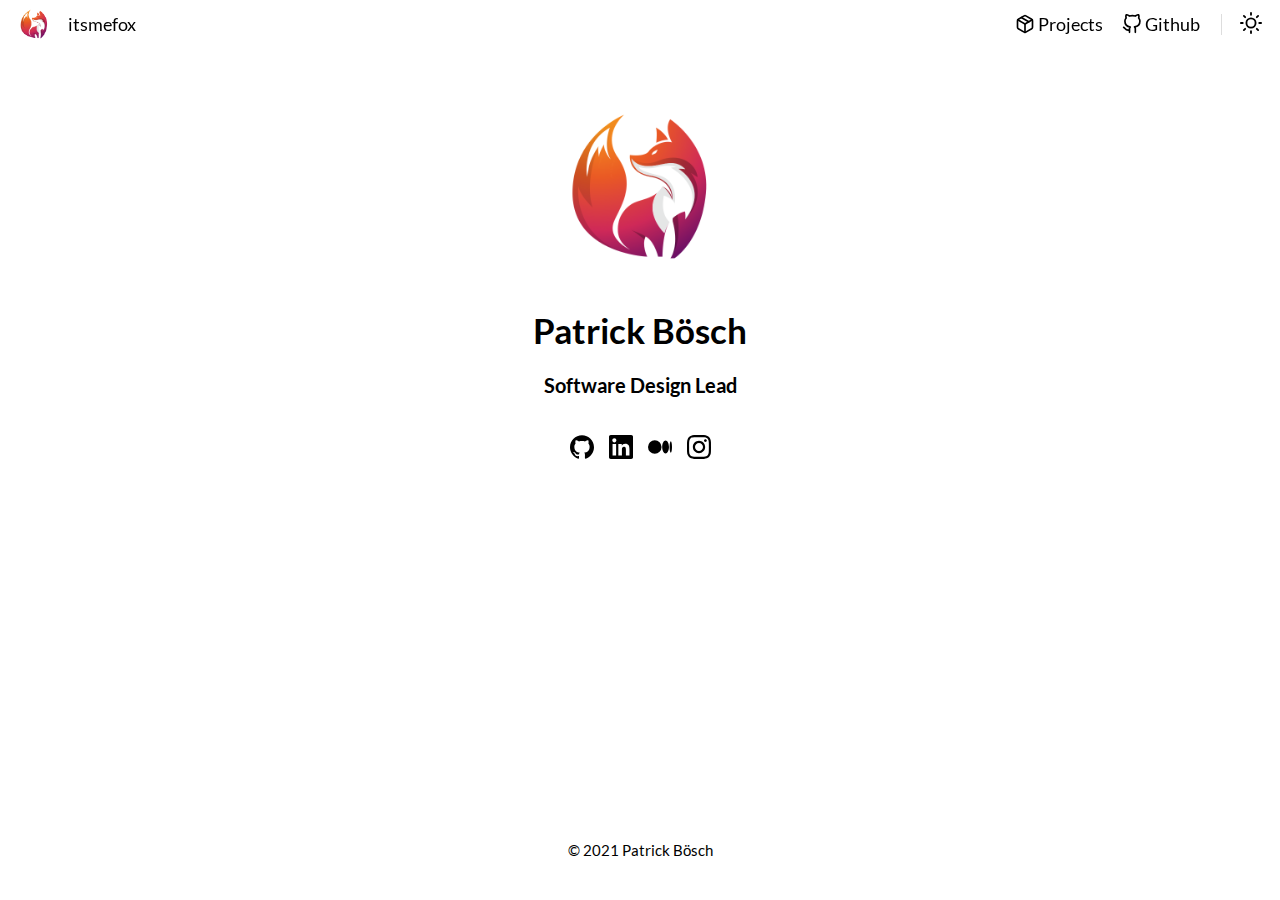
==== index.html @ 6ab4ac35 "deploy: 19c33e70506d70c63f6522d2e89b8535538677b7" ====
<!doctype html><html lang=en><head>
<meta name=generator content="Hugo 0.88.1">
<meta charset=utf-8>
<meta name=viewport content="width=device-width,initial-scale=1">
<style>:root{--accent-color:#d92066}</style>
<title>itsmefox</title>
<meta name=description content="Software Design Lead">
<meta name=keywords content="itsmefox">
<meta property="og:url" content="https://itsmefox.io/">
<meta property="og:type" content="website">
<meta property="og:title" content="itsmefox">
<meta property="og:description" content="Software Design Lead">
<meta property="og:image" content="/images/itsmefox.png">
<meta name=twitter:card content="summary_large_image">
<meta name=twitter:title content="itsmefox">
<meta name=twitter:description content="Software Design Lead">
<meta property="twitter:domain" content="https://itsmefox.io/">
<meta property="twitter:url" content="https://itsmefox.io/">
<meta name=twitter:image content="/images/itsmefox.png">
<link rel=canonical href=https://itsmefox.io/>
<link rel=stylesheet type=text/css href=/css/normalize.min.css media=print onload="this.media='all'">
<link rel=stylesheet type=text/css href=/css/main.css>
<link disabled id=dark-theme rel=stylesheet href=/css/dark.css>
<script src=/js/svg-injector.min.js></script>
<script src=/js/feather-icons.min.js></script>
<script src=/js/main.js></script>
</head>
<body>
<script type=text/javascript>setThemeByUserPref()</script><header class=header>
<nav class=header-nav>
<div class=avatar>
<a href=https://itsmefox.io/>
<img src=/images/itsmefox.png alt=avatar>
</a>
</div>
<div class=nav-title>
<a class=nav-brand href=https://itsmefox.io/>itsmefox</a>
</div>
<div class=nav-links>
<div class=nav-link>
<a href=/projects/><span data-feather=package></span> Projects </a>
</div>
<div class=nav-link>
<a href=https://github.com/itsmefox><span data-feather=github></span> Github </a>
</div>
<span class=nav-icons-divider></span>
<div class="nav-link dark-theme-toggle">
<a>
<span id=theme-toggle-icon data-feather=moon></span>
</a>
</div>
<div class=nav-link id=hamburger-menu-toggle>
<a>
<span data-feather=menu></span>
</a>
</div>
<ul class="nav-hamburger-list visibility-hidden">
<li class=nav-item>
<a href=/projects/><span data-feather=package></span> Projects </a>
</li>
<li class=nav-item>
<a href=https://github.com/itsmefox><span data-feather=github></span> Github </a>
</li>
<li class="nav-item dark-theme-toggle">
<a>
<span id=theme-toggle-icon data-feather=moon></span>
</a>
</li>
</ul>
</div>
</nav>
</header>
<main id=content>
<section class=home-about>
<div class=avatar>
<img class=size-m src=/images/itsmefox.png>
</div>
<h1>Patrick Bösch</h1>
<h3>Software Design Lead</h3>
</section>
<div class=flex-break></div>
<section class=social-icons>
<ul class=social-icons-list>
<li class=social-icon>
<a href=https://github.com/itsmefox target=_blank>
<img class=svg-inject src=/icons/github.svg>
</a>
</li>
<li class=social-icon>
<a href=https://www.linkedin.com/in/patrick-b%C3%B6sch-736367147/ target=_blank>
<img class=svg-inject src=/icons/linkedin.svg>
</a>
</li>
<li class=social-icon>
<a href=https://medium.com/@itsmefox target=_blank>
<img class=svg-inject src=/icons/medium.svg>
</a>
</li>
<li class=social-icon>
<a href=https://www.instagram.com/its.me.patrick.swiss/ target=_blank>
<img class=svg-inject src=/icons/instagram.svg>
</a>
</li>
</ul>
</section>
</main><footer class=footer>
<span>&copy; 2021 Patrick Bösch</span>
</footer>
</body>
</html>
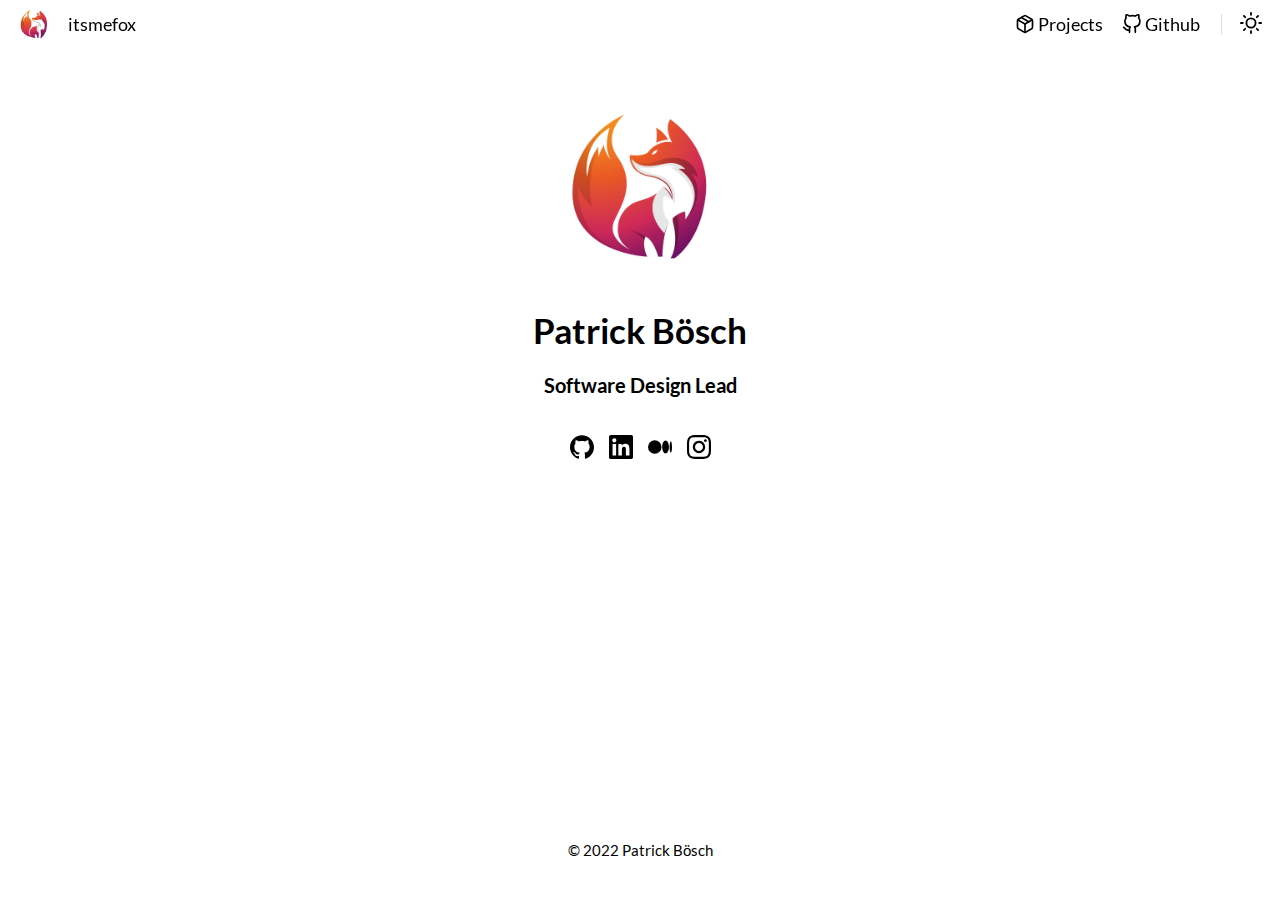
==== commit 5ad630f8: "deploy: e0e02eacddfc971283c1a0f9043c10a2a2fa49d6" ====
--- a/index.html
+++ b/index.html
@@ -1,5 +1,5 @@
 <!doctype html><html lang=en><head>
-<meta name=generator content="Hugo 0.88.1">
+<meta name=generator content="Hugo 0.91.2">
 <meta charset=utf-8>
 <meta name=viewport content="width=device-width,initial-scale=1">
 <style>:root{--accent-color:#d92066}</style>
@@ -104,7 +104,7 @@
 </ul>
 </section>
 </main><footer class=footer>
-<span>&copy; 2021 Patrick Bösch</span>
+<span>&copy; 2022 Patrick Bösch</span>
 </footer>
 </body>
 </html>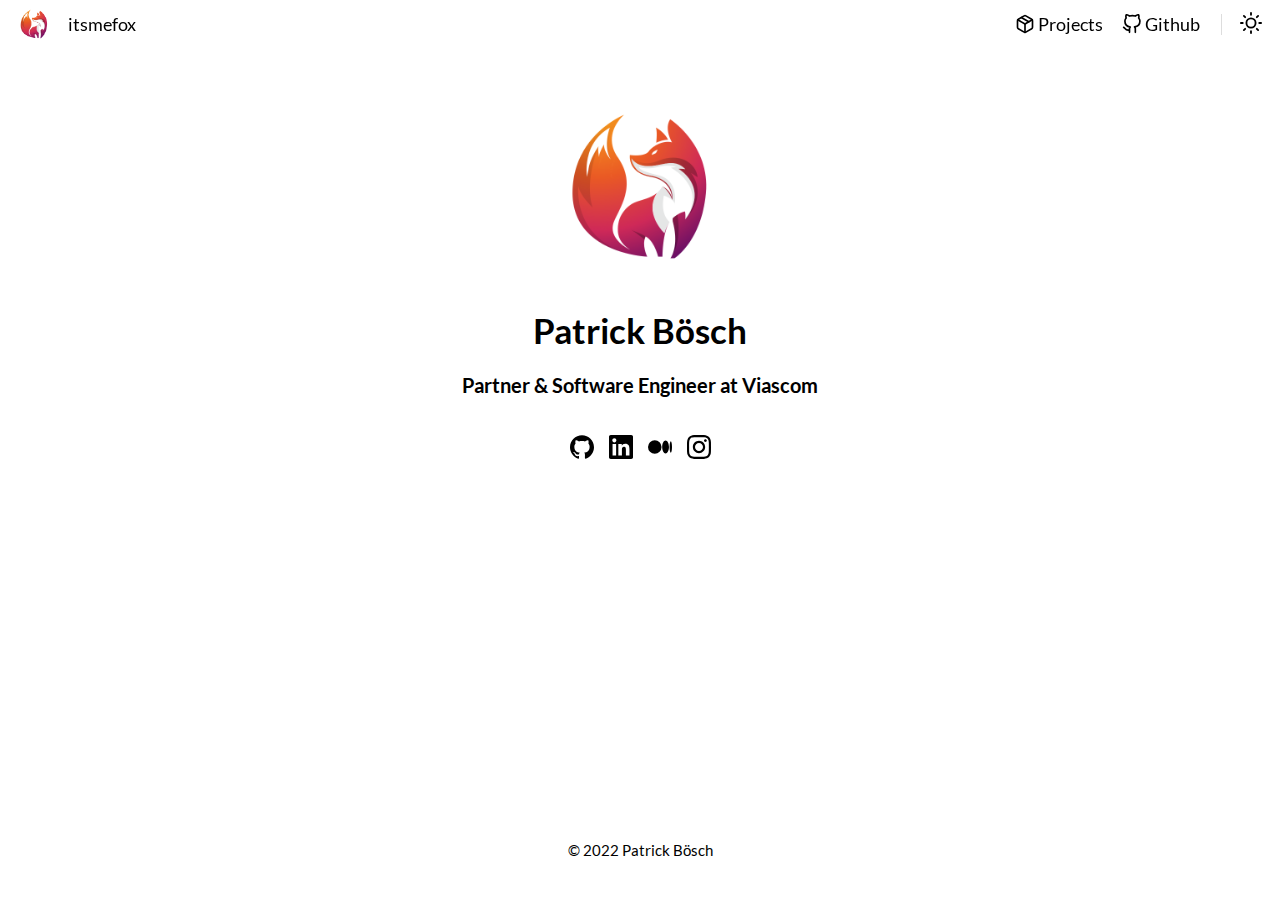
==== commit 68646d10: "deploy: 4185d6fbc18e12131f7b13b19026c3244d6881be" ====
--- a/index.html
+++ b/index.html
@@ -4,16 +4,16 @@
 <meta name=viewport content="width=device-width,initial-scale=1">
 <style>:root{--accent-color:#d92066}</style>
 <title>itsmefox</title>
-<meta name=description content="Software Design Lead">
+<meta name=description content="Partner & Software Engineer at Viascom">
 <meta name=keywords content="itsmefox">
 <meta property="og:url" content="https://itsmefox.io/">
 <meta property="og:type" content="website">
 <meta property="og:title" content="itsmefox">
-<meta property="og:description" content="Software Design Lead">
+<meta property="og:description" content="Partner & Software Engineer at Viascom">
 <meta property="og:image" content="/images/itsmefox.png">
 <meta name=twitter:card content="summary_large_image">
 <meta name=twitter:title content="itsmefox">
-<meta name=twitter:description content="Software Design Lead">
+<meta name=twitter:description content="Partner & Software Engineer at Viascom">
 <meta property="twitter:domain" content="https://itsmefox.io/">
 <meta property="twitter:url" content="https://itsmefox.io/">
 <meta name=twitter:image content="/images/itsmefox.png">
@@ -76,7 +76,7 @@
 <img class=size-m src=/images/itsmefox.png>
 </div>
 <h1>Patrick Bösch</h1>
-<h3>Software Design Lead</h3>
+<h3>Partner & Software Engineer at Viascom</h3>
 </section>
 <div class=flex-break></div>
 <section class=social-icons>
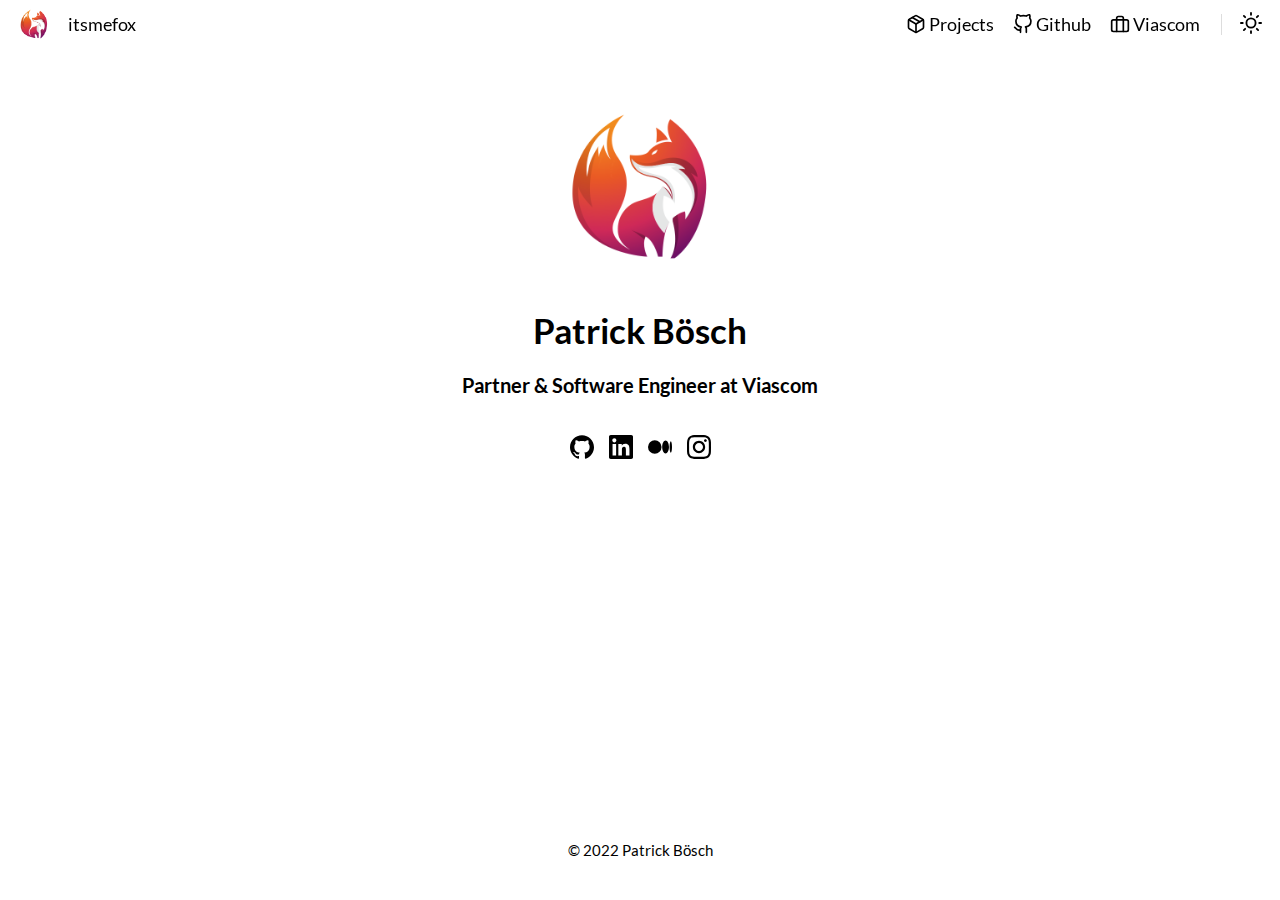
==== commit 9231fa74: "deploy: 90f31fb5db11e3eacc33b519093df6f135e82ea9" ====
--- a/index.html
+++ b/index.html
@@ -43,6 +43,9 @@
 <div class=nav-link>
 <a href=https://github.com/itsmefox><span data-feather=github></span> Github </a>
 </div>
+<div class=nav-link>
+<a href=https://viascom.io><span data-feather=briefcase></span> Viascom </a>
+</div>
 <span class=nav-icons-divider></span>
 <div class="nav-link dark-theme-toggle">
 <a>
@@ -60,6 +63,9 @@
 </li>
 <li class=nav-item>
 <a href=https://github.com/itsmefox><span data-feather=github></span> Github </a>
+</li>
+<li class=nav-item>
+<a href=https://viascom.io><span data-feather=briefcase></span> Viascom </a>
 </li>
 <li class="nav-item dark-theme-toggle">
 <a>
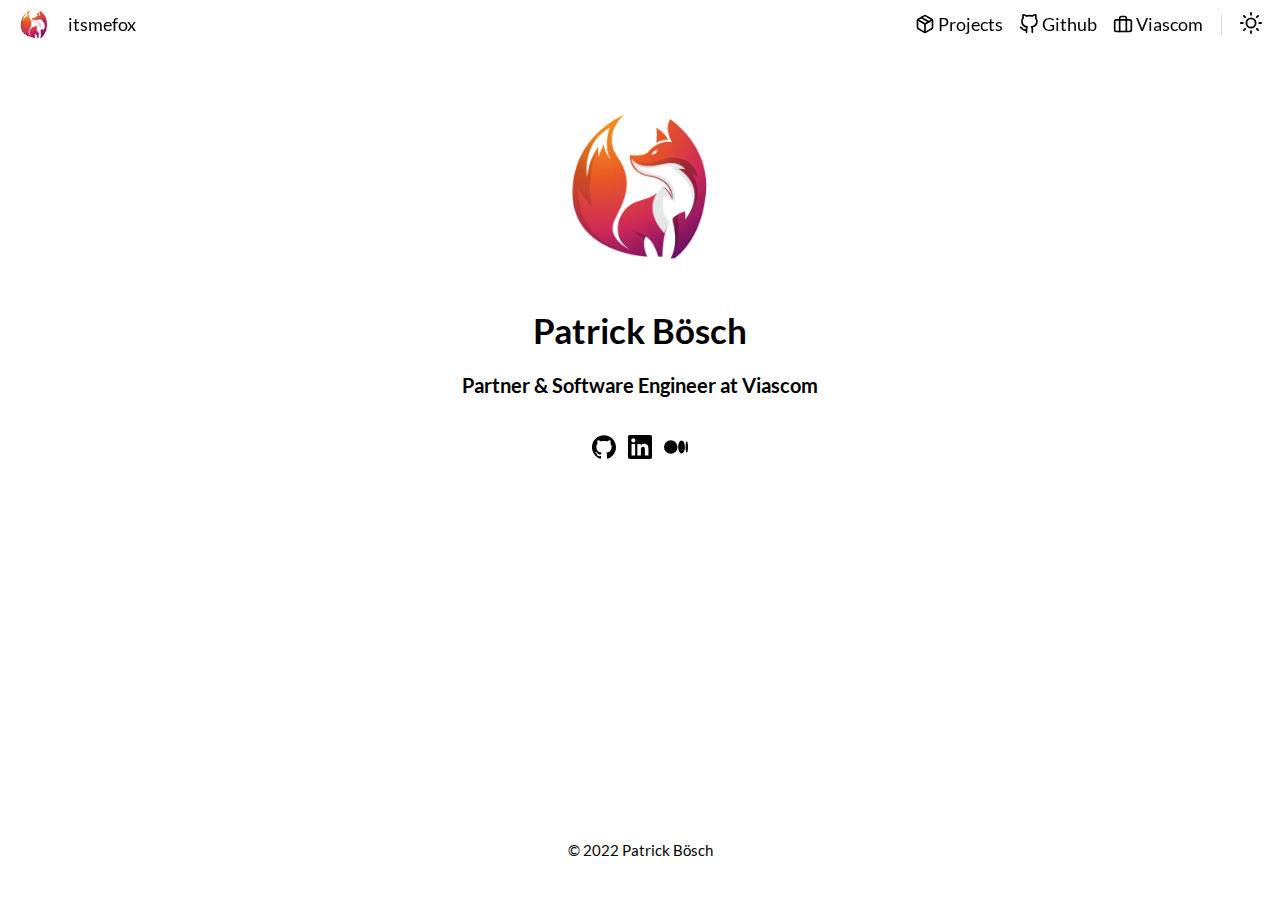
==== commit 1ca12252: "deploy: 03a2d807df7bf63c30b343682b8f4780d92808c8" ====
--- a/index.html
+++ b/index.html
@@ -1,116 +1,3 @@
-<!doctype html><html lang=en><head>
-<meta name=generator content="Hugo 0.91.2">
-<meta charset=utf-8>
-<meta name=viewport content="width=device-width,initial-scale=1">
-<style>:root{--accent-color:#d92066}</style>
-<title>itsmefox</title>
-<meta name=description content="Partner & Software Engineer at Viascom">
-<meta name=keywords content="itsmefox">
-<meta property="og:url" content="https://itsmefox.io/">
-<meta property="og:type" content="website">
-<meta property="og:title" content="itsmefox">
-<meta property="og:description" content="Partner & Software Engineer at Viascom">
-<meta property="og:image" content="/images/itsmefox.png">
-<meta name=twitter:card content="summary_large_image">
-<meta name=twitter:title content="itsmefox">
-<meta name=twitter:description content="Partner & Software Engineer at Viascom">
-<meta property="twitter:domain" content="https://itsmefox.io/">
-<meta property="twitter:url" content="https://itsmefox.io/">
-<meta name=twitter:image content="/images/itsmefox.png">
-<link rel=canonical href=https://itsmefox.io/>
-<link rel=stylesheet type=text/css href=/css/normalize.min.css media=print onload="this.media='all'">
-<link rel=stylesheet type=text/css href=/css/main.css>
-<link disabled id=dark-theme rel=stylesheet href=/css/dark.css>
-<script src=/js/svg-injector.min.js></script>
+<!doctype html><html lang=en><head><meta name=generator content="Hugo 0.101.0"><meta charset=utf-8><meta name=viewport content="width=device-width,initial-scale=1"><style>:root{--accent-color:#d92066}</style><title>itsmefox</title><meta name=description content="Partner & Software Engineer at Viascom"><meta name=keywords content="itsmefox"><meta property="og:url" content="https://itsmefox.io/"><meta property="og:type" content="website"><meta property="og:title" content="itsmefox"><meta property="og:description" content="Partner & Software Engineer at Viascom"><meta property="og:image" content="/images/itsmefox.png"><meta name=twitter:card content="summary_large_image"><meta name=twitter:title content="itsmefox"><meta name=twitter:description content="Partner & Software Engineer at Viascom"><meta property="twitter:domain" content="https://itsmefox.io/"><meta property="twitter:url" content="https://itsmefox.io/"><meta name=twitter:image content="/images/itsmefox.png"><link rel=canonical href=https://itsmefox.io/><link rel=stylesheet type=text/css href=/css/normalize.min.css media=print onload='this.media="all"'><link rel=stylesheet type=text/css href=/css/main.css><link disabled id=dark-theme rel=stylesheet href=/css/dark.css><script src=/js/svg-injector.min.js></script>
 <script src=/js/feather-icons.min.js></script>
-<script src=/js/main.js></script>
-</head>
-<body>
-<script type=text/javascript>setThemeByUserPref()</script><header class=header>
-<nav class=header-nav>
-<div class=avatar>
-<a href=https://itsmefox.io/>
-<img src=/images/itsmefox.png alt=avatar>
-</a>
-</div>
-<div class=nav-title>
-<a class=nav-brand href=https://itsmefox.io/>itsmefox</a>
-</div>
-<div class=nav-links>
-<div class=nav-link>
-<a href=/projects/><span data-feather=package></span> Projects </a>
-</div>
-<div class=nav-link>
-<a href=https://github.com/itsmefox><span data-feather=github></span> Github </a>
-</div>
-<div class=nav-link>
-<a href=https://viascom.io><span data-feather=briefcase></span> Viascom </a>
-</div>
-<span class=nav-icons-divider></span>
-<div class="nav-link dark-theme-toggle">
-<a>
-<span id=theme-toggle-icon data-feather=moon></span>
-</a>
-</div>
-<div class=nav-link id=hamburger-menu-toggle>
-<a>
-<span data-feather=menu></span>
-</a>
-</div>
-<ul class="nav-hamburger-list visibility-hidden">
-<li class=nav-item>
-<a href=/projects/><span data-feather=package></span> Projects </a>
-</li>
-<li class=nav-item>
-<a href=https://github.com/itsmefox><span data-feather=github></span> Github </a>
-</li>
-<li class=nav-item>
-<a href=https://viascom.io><span data-feather=briefcase></span> Viascom </a>
-</li>
-<li class="nav-item dark-theme-toggle">
-<a>
-<span id=theme-toggle-icon data-feather=moon></span>
-</a>
-</li>
-</ul>
-</div>
-</nav>
-</header>
-<main id=content>
-<section class=home-about>
-<div class=avatar>
-<img class=size-m src=/images/itsmefox.png>
-</div>
-<h1>Patrick Bösch</h1>
-<h3>Partner & Software Engineer at Viascom</h3>
-</section>
-<div class=flex-break></div>
-<section class=social-icons>
-<ul class=social-icons-list>
-<li class=social-icon>
-<a href=https://github.com/itsmefox target=_blank>
-<img class=svg-inject src=/icons/github.svg>
-</a>
-</li>
-<li class=social-icon>
-<a href=https://www.linkedin.com/in/patrick-b%C3%B6sch-736367147/ target=_blank>
-<img class=svg-inject src=/icons/linkedin.svg>
-</a>
-</li>
-<li class=social-icon>
-<a href=https://medium.com/@itsmefox target=_blank>
-<img class=svg-inject src=/icons/medium.svg>
-</a>
-</li>
-<li class=social-icon>
-<a href=https://www.instagram.com/its.me.patrick.swiss/ target=_blank>
-<img class=svg-inject src=/icons/instagram.svg>
-</a>
-</li>
-</ul>
-</section>
-</main><footer class=footer>
-<span>&copy; 2022 Patrick Bösch</span>
-</footer>
-</body>
-</html>+<script src=/js/main.js></script></head><body><script type=text/javascript>setThemeByUserPref()</script><header class=header><nav class=header-nav><div class=avatar><a href=https://itsmefox.io/><img src=/images/itsmefox.png alt=avatar></a></div><div class=nav-title><a class=nav-brand href=https://itsmefox.io/>itsmefox</a></div><div class=nav-links><div class=nav-link><a href=/projects/><span data-feather=package></span> Projects</a></div><div class=nav-link><a href=https://github.com/itsmefox><span data-feather=github></span> Github</a></div><div class=nav-link><a href=https://viascom.io><span data-feather=briefcase></span> Viascom</a></div><span class=nav-icons-divider></span><div class="nav-link dark-theme-toggle"><a><span id=theme-toggle-icon data-feather=moon></span></a></div><div class=nav-link id=hamburger-menu-toggle><a><span data-feather=menu></span></a></div><ul class="nav-hamburger-list visibility-hidden"><li class=nav-item><a href=/projects/><span data-feather=package></span> Projects</a></li><li class=nav-item><a href=https://github.com/itsmefox><span data-feather=github></span> Github</a></li><li class=nav-item><a href=https://viascom.io><span data-feather=briefcase></span> Viascom</a></li><li class="nav-item dark-theme-toggle"><a><span id=theme-toggle-icon data-feather=moon></span></a></li></ul></div></nav></header><main id=content><section class=home-about><div class=avatar><img class=size-m src=/images/itsmefox.png></div><h1>Patrick Bösch</h1><h3>Partner & Software Engineer at Viascom</h3></section><div class=flex-break></div><section class=social-icons><ul class=social-icons-list><li class=social-icon><a href=https://github.com/itsmefox target=_blank><img class=svg-inject src=/icons/github.svg></a></li><li class=social-icon><a href=https://www.linkedin.com/in/patrick-b%C3%B6sch-736367147/ target=_blank><img class=svg-inject src=/icons/linkedin.svg></a></li><li class=social-icon><a href=https://medium.com/@itsmefox target=_blank><img class=svg-inject src=/icons/medium.svg></a></li></ul></section></main><footer class=footer><span>&copy; 2022 Patrick Bösch</span></footer></body></html>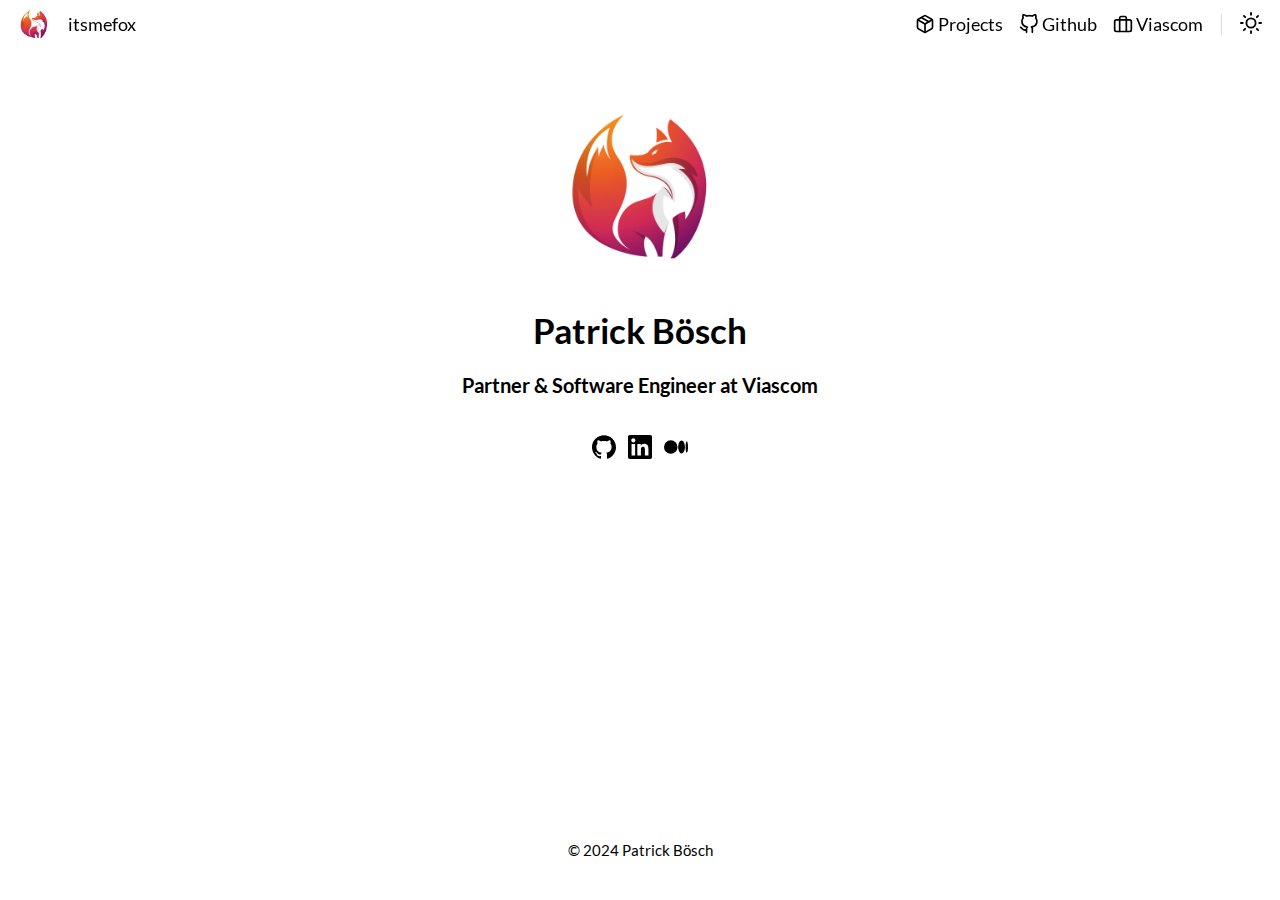
==== commit 2702ddfa: "deploy: 7e887056197a34bca5f0538734d8ff7de567c226" ====
--- a/index.html
+++ b/index.html
@@ -1,3 +1,2 @@
-<!doctype html><html lang=en><head><meta name=generator content="Hugo 0.101.0"><meta charset=utf-8><meta name=viewport content="width=device-width,initial-scale=1"><style>:root{--accent-color:#d92066}</style><title>itsmefox</title><meta name=description content="Partner & Software Engineer at Viascom"><meta name=keywords content="itsmefox"><meta property="og:url" content="https://itsmefox.io/"><meta property="og:type" content="website"><meta property="og:title" content="itsmefox"><meta property="og:description" content="Partner & Software Engineer at Viascom"><meta property="og:image" content="/images/itsmefox.png"><meta name=twitter:card content="summary_large_image"><meta name=twitter:title content="itsmefox"><meta name=twitter:description content="Partner & Software Engineer at Viascom"><meta property="twitter:domain" content="https://itsmefox.io/"><meta property="twitter:url" content="https://itsmefox.io/"><meta name=twitter:image content="/images/itsmefox.png"><link rel=canonical href=https://itsmefox.io/><link rel=stylesheet type=text/css href=/css/normalize.min.css media=print onload='this.media="all"'><link rel=stylesheet type=text/css href=/css/main.css><link disabled id=dark-theme rel=stylesheet href=/css/dark.css><script src=/js/svg-injector.min.js></script>
-<script src=/js/feather-icons.min.js></script>
-<script src=/js/main.js></script></head><body><script type=text/javascript>setThemeByUserPref()</script><header class=header><nav class=header-nav><div class=avatar><a href=https://itsmefox.io/><img src=/images/itsmefox.png alt=avatar></a></div><div class=nav-title><a class=nav-brand href=https://itsmefox.io/>itsmefox</a></div><div class=nav-links><div class=nav-link><a href=/projects/><span data-feather=package></span> Projects</a></div><div class=nav-link><a href=https://github.com/itsmefox><span data-feather=github></span> Github</a></div><div class=nav-link><a href=https://viascom.io><span data-feather=briefcase></span> Viascom</a></div><span class=nav-icons-divider></span><div class="nav-link dark-theme-toggle"><a><span id=theme-toggle-icon data-feather=moon></span></a></div><div class=nav-link id=hamburger-menu-toggle><a><span data-feather=menu></span></a></div><ul class="nav-hamburger-list visibility-hidden"><li class=nav-item><a href=/projects/><span data-feather=package></span> Projects</a></li><li class=nav-item><a href=https://github.com/itsmefox><span data-feather=github></span> Github</a></li><li class=nav-item><a href=https://viascom.io><span data-feather=briefcase></span> Viascom</a></li><li class="nav-item dark-theme-toggle"><a><span id=theme-toggle-icon data-feather=moon></span></a></li></ul></div></nav></header><main id=content><section class=home-about><div class=avatar><img class=size-m src=/images/itsmefox.png></div><h1>Patrick Bösch</h1><h3>Partner & Software Engineer at Viascom</h3></section><div class=flex-break></div><section class=social-icons><ul class=social-icons-list><li class=social-icon><a href=https://github.com/itsmefox target=_blank><img class=svg-inject src=/icons/github.svg></a></li><li class=social-icon><a href=https://www.linkedin.com/in/patrick-b%C3%B6sch-736367147/ target=_blank><img class=svg-inject src=/icons/linkedin.svg></a></li><li class=social-icon><a href=https://medium.com/@itsmefox target=_blank><img class=svg-inject src=/icons/medium.svg></a></li></ul></section></main><footer class=footer><span>&copy; 2022 Patrick Bösch</span></footer></body></html>+<!doctype html><html lang=en><head><meta name=generator content="Hugo 0.129.0"><meta charset=utf-8><meta name=viewport content="width=device-width,initial-scale=1"><style>:root{--accent-color:#d92066}</style><title>itsmefox</title>
+<meta name=description content="Partner & Software Engineer at Viascom"><meta name=keywords content='itsmefox'><meta property="og:url" content="https://itsmefox.io/"><meta property="og:type" content="website"><meta property="og:title" content="itsmefox"><meta property="og:description" content="Partner & Software Engineer at Viascom"><meta property="og:image" content="/images/itsmefox.png"><meta name=twitter:card content="summary_large_image"><meta name=twitter:title content="itsmefox"><meta name=twitter:description content="Partner & Software Engineer at Viascom"><meta property="twitter:domain" content="https://itsmefox.io/"><meta property="twitter:url" content="https://itsmefox.io/"><meta name=twitter:image content="/images/itsmefox.png"><link rel=canonical href=https://itsmefox.io/><link rel=stylesheet type=text/css href=/css/normalize.min.css media=print onload='this.media="all"'><link rel=stylesheet type=text/css href=/css/main.css><link disabled id=dark-theme rel=stylesheet href=/css/dark.css><script src=/js/svg-injector.min.js></script><script src=/js/feather-icons.min.js></script><script src=/js/main.js></script></head><body><script type=text/javascript>setThemeByUserPref()</script><header class=header><nav class=header-nav><div class=avatar><a href=https://itsmefox.io/><img src=/images/itsmefox.png alt=avatar></a></div><div class=nav-title><a class=nav-brand href=https://itsmefox.io/>itsmefox</a></div><div class=nav-links><div class=nav-link><a href=/projects/><span data-feather=package></span> Projects</a></div><div class=nav-link><a href=https://github.com/itsmefox><span data-feather=github></span> Github</a></div><div class=nav-link><a href=https://viascom.io><span data-feather=briefcase></span> Viascom</a></div><span class=nav-icons-divider></span><div class="nav-link dark-theme-toggle"><a><span id=theme-toggle-icon data-feather=moon></span></a></div><div class=nav-link id=hamburger-menu-toggle><a><span data-feather=menu></span></a></div><ul class="nav-hamburger-list visibility-hidden"><li class=nav-item><a href=/projects/><span data-feather=package></span> Projects</a></li><li class=nav-item><a href=https://github.com/itsmefox><span data-feather=github></span> Github</a></li><li class=nav-item><a href=https://viascom.io><span data-feather=briefcase></span> Viascom</a></li><li class="nav-item dark-theme-toggle"><a><span id=theme-toggle-icon data-feather=moon></span></a></li></ul></div></nav></header><main id=content><section class=home-about><div class=avatar><img class=size-m src=/images/itsmefox.png></div><h1>Patrick Bösch</h1><h3>Partner & Software Engineer at Viascom</h3></section><div class=flex-break></div><section class=social-icons><ul class=social-icons-list><li class=social-icon><a href=https://github.com/itsmefox target=_blank><img class=svg-inject src=/icons/github.svg></a></li><li class=social-icon><a href=https://www.linkedin.com/in/patrick-b%C3%B6sch-736367147/ target=_blank><img class=svg-inject src=/icons/linkedin.svg></a></li><li class=social-icon><a href=https://medium.com/@itsmefox target=_blank><img class=svg-inject src=/icons/medium.svg></a></li></ul></section></main><footer class=footer><span>&copy; 2024 Patrick Bösch</span></footer></body></html>